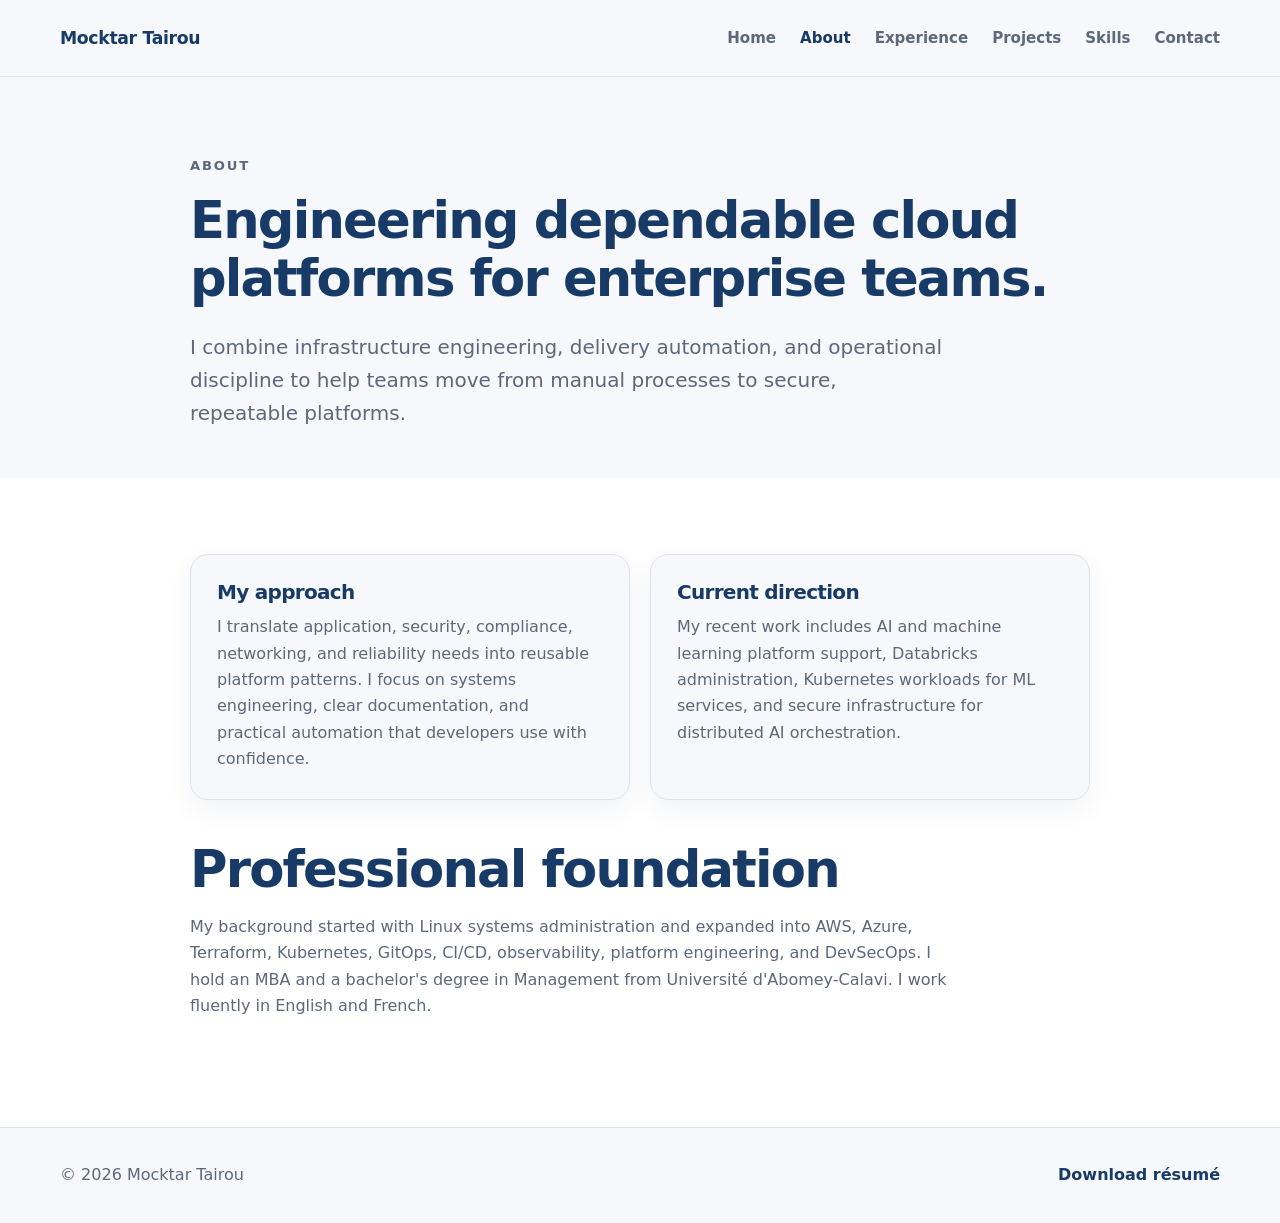
==== about.html @ 21d92514 "Refresh portfolio with multi-page experience" ====
<!doctype html><html lang="en"><head><meta charset="utf-8"><meta name="viewport" content="width=device-width, initial-scale=1"><meta name="description" content="About Mocktar Tairou, Senior DevOps and Cloud Platform Engineer."><title>About | Mocktar Tairou</title><link rel="stylesheet" href="assets/style.css"></head><body>
<header class="site-header"><div class="shell nav-wrap"><a class="brand" href="index.html">Mocktar Tairou</a><button class="nav-toggle" aria-label="Open navigation" aria-expanded="false">☰</button><nav class="nav-links" aria-label="Primary navigation"><a href="index.html">Home</a><a href="about.html" aria-current="page">About</a><a href="experience.html">Experience</a><a href="projects.html">Projects</a><a href="skills.html">Skills</a><a href="contact.html">Contact</a></nav></div></header>
<main><section class="page-hero"><div class="shell"><p class="eyebrow">About</p><h1>Engineering dependable cloud platforms for enterprise teams.</h1><p class="lead">I combine infrastructure engineering, delivery automation, and operational discipline to help teams move from manual processes to secure, repeatable platforms.</p></div></section><section class="section alt"><div class="shell content"><div class="grid-2"><article class="card"><h3>My approach</h3><p>I translate application, security, compliance, networking, and reliability needs into reusable platform patterns. I focus on systems engineering, clear documentation, and practical automation that developers use with confidence.</p></article><article class="card"><h3>Current direction</h3><p>My recent work includes AI and machine learning platform support, Databricks administration, Kubernetes workloads for ML services, and secure infrastructure for distributed AI orchestration.</p></article></div><div class="section-head" style="margin-top:40px"><h2>Professional foundation</h2><p>My background started with Linux systems administration and expanded into AWS, Azure, Terraform, Kubernetes, GitOps, CI/CD, observability, platform engineering, and DevSecOps. I hold an MBA and a bachelor's degree in Management from Université d'Abomey-Calavi. I work fluently in English and French.</p></div></div></section></main>
<footer class="site-footer"><div class="shell footer-row"><span>© <span data-year></span> Mocktar Tairou</span><a href="Mocktar_Tairou_Senior_DevOps_Resume.pdf" target="_blank" rel="noopener">Download résumé</a></div></footer><script src="assets/script.js"></script></body></html>
---- assets/style.css ----
:root {
  --ink: #172033;
  --muted: #5d687b;
  --navy: #173b66;
  --blue: #2d6fa3;
  --sky: #dcecf7;
  --paper: #f6f8fb;
  --white: #ffffff;
  --line: #dbe2ea;
  --shadow: 0 18px 50px rgba(23, 59, 102, 0.12);
}

* { box-sizing: border-box; }

html { scroll-behavior: smooth; }

body {
  margin: 0;
  font-family: Inter, ui-sans-serif, system-ui, -apple-system, BlinkMacSystemFont, "Segoe UI", sans-serif;
  color: var(--ink);
  background: var(--paper);
  line-height: 1.65;
}

a { color: inherit; }

.shell { width: min(1160px, calc(100% - 40px)); margin: 0 auto; }

.site-header {
  position: sticky;
  top: 0;
  z-index: 20;
  background: rgba(246, 248, 251, 0.94);
  backdrop-filter: blur(14px);
  border-bottom: 1px solid rgba(219, 226, 234, 0.8);
}

.nav-wrap {
  min-height: 76px;
  display: flex;
  align-items: center;
  justify-content: space-between;
  gap: 24px;
}

.brand { text-decoration: none; font-size: 1.08rem; font-weight: 800; color: var(--navy); letter-spacing: -0.02em; }
.nav-links { display: flex; align-items: center; gap: 24px; }
.nav-links a { text-decoration: none; color: var(--muted); font-size: 0.94rem; font-weight: 650; }
.nav-links a:hover, .nav-links a[aria-current="page"] { color: var(--navy); }
.nav-toggle { display: none; border: 0; background: transparent; font-size: 1.35rem; color: var(--navy); }

.hero { padding: 96px 0 72px; }
.hero-grid { display: grid; grid-template-columns: 1.25fr 0.75fr; gap: 68px; align-items: center; }
.eyebrow { margin: 0 0 14px; color: var(--blue); font-size: 0.82rem; font-weight: 800; letter-spacing: 0.14em; text-transform: uppercase; }
h1, h2, h3 { line-height: 1.14; letter-spacing: -0.035em; }
h1 { margin: 0; font-size: clamp(2.8rem, 7vw, 5.7rem); color: var(--navy); }
.hero h1 span { color: var(--blue); }
.lead { max-width: 760px; margin: 24px 0 0; color: var(--muted); font-size: clamp(1.04rem, 2vw, 1.25rem); }
.button-row { display: flex; flex-wrap: wrap; gap: 12px; margin-top: 30px; }
.button { display: inline-flex; align-items: center; justify-content: center; min-height: 48px; padding: 0 20px; border-radius: 10px; background: var(--navy); color: white; text-decoration: none; font-weight: 750; }
.button:hover { background: var(--blue); }
.button.secondary { background: var(--white); color: var(--navy); border: 1px solid var(--line); }

.hero-panel { background: var(--navy); color: white; padding: 34px; border-radius: 24px; box-shadow: var(--shadow); }
.hero-panel .label { color: #a8d3ee; font-size: 0.78rem; text-transform: uppercase; letter-spacing: 0.12em; font-weight: 800; }
.hero-panel h2 { margin: 10px 0 14px; font-size: 1.8rem; }
.hero-panel p { margin: 0; color: #dfe9f3; }
.metric-grid { display: grid; grid-template-columns: repeat(2, 1fr); gap: 14px; margin-top: 26px; }
.metric { padding: 16px; border: 1px solid rgba(255,255,255,0.16); border-radius: 14px; background: rgba(255,255,255,0.06); }
.metric strong { display: block; font-size: 1.42rem; }
.metric span { font-size: 0.8rem; color: #c7d9e8; }

.section { padding: 76px 0; }
.section.alt { background: var(--white); }
.section-head { max-width: 760px; margin-bottom: 32px; }
.section h2, .page-hero h1 { margin: 0; color: var(--navy); font-size: clamp(2rem, 4vw, 3.25rem); }
.section-head p, .page-hero p { color: var(--muted); }
.grid-3 { display: grid; grid-template-columns: repeat(3, 1fr); gap: 20px; }
.grid-2 { display: grid; grid-template-columns: repeat(2, 1fr); gap: 20px; }
.card { background: var(--white); border: 1px solid var(--line); border-radius: 18px; padding: 26px; box-shadow: 0 10px 28px rgba(23, 59, 102, 0.06); }
.alt .card { background: var(--paper); }
.card h3 { margin: 0 0 10px; color: var(--navy); font-size: 1.25rem; }
.card p { margin: 0; color: var(--muted); }
.tags { display: flex; flex-wrap: wrap; gap: 8px; margin-top: 18px; }
.tag { padding: 5px 9px; border-radius: 999px; background: var(--sky); color: var(--navy); font-size: 0.75rem; font-weight: 700; }

.page-hero { padding: 78px 0 48px; }
.page-hero .shell { max-width: 900px; }
.content { max-width: 900px; }
.timeline { display: grid; gap: 20px; }
.timeline article { position: relative; padding: 26px 28px 26px 32px; background: white; border: 1px solid var(--line); border-radius: 18px; }
.timeline article::before { content: ""; position: absolute; left: 0; top: 22px; bottom: 22px; width: 4px; background: var(--blue); border-radius: 4px; }
.timeline h2 { font-size: 1.4rem; }
.timeline .meta { color: var(--blue); font-weight: 700; }
.timeline ul, .plain-list { padding-left: 20px; color: var(--muted); }

.contact-grid { display: grid; grid-template-columns: 1fr 1fr; gap: 24px; }
.contact-link { display: block; margin-top: 12px; color: var(--blue); font-weight: 750; text-decoration: none; overflow-wrap: anywhere; }

.site-footer { padding: 34px 0; border-top: 1px solid var(--line); color: var(--muted); }
.footer-row { display: flex; justify-content: space-between; gap: 18px; align-items: center; }
.footer-row a { color: var(--navy); font-weight: 700; text-decoration: none; }

@media (max-width: 860px) {
  .hero-grid, .grid-3, .grid-2, .contact-grid { grid-template-columns: 1fr; }
  .hero { padding-top: 66px; }
  .nav-toggle { display: block; }
  .nav-links { display: none; position: absolute; top: 76px; left: 0; right: 0; padding: 18px 20px 24px; flex-direction: column; align-items: flex-start; background: var(--paper); border-bottom: 1px solid var(--line); }
  .nav-links.open { display: flex; }
}

@media (max-width: 520px) {
  .shell { width: min(100% - 28px, 1160px); }
  .metric-grid { grid-template-columns: 1fr; }
  .footer-row { align-items: flex-start; flex-direction: column; }
}
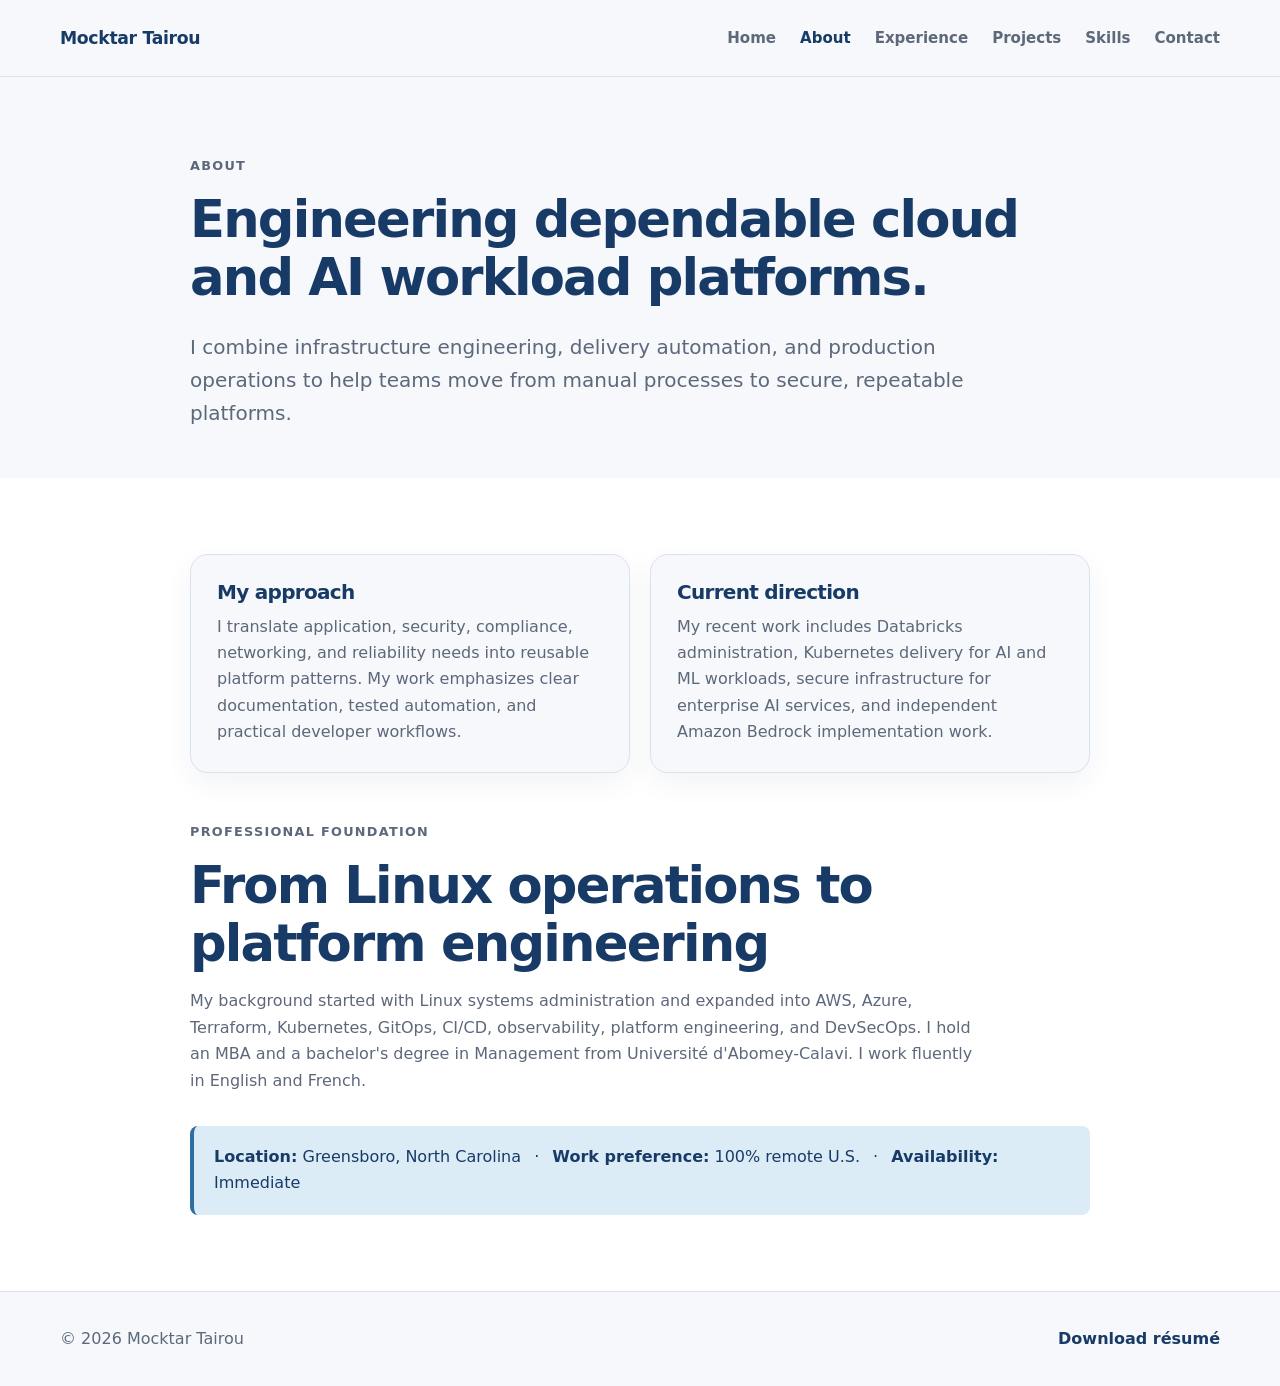
==== commit eda34826: "Reposition portfolio for DevOps, cloud, MLOps, and AI platform roles" ====
--- a/about.html
+++ b/about.html
@@ -1,5 +1,34 @@
-<!doctype html><html lang="en"><head><meta charset="utf-8"><meta name="viewport" content="width=device-width, initial-scale=1"><meta name="description" content="About Mocktar Tairou, Senior DevOps and Cloud Platform Engineer."><title>About | Mocktar Tairou</title><link rel="stylesheet" href="assets/style.css"></head><body>
-<header class="site-header"><div class="shell nav-wrap"><a class="brand" href="index.html">Mocktar Tairou</a><button class="nav-toggle" aria-label="Open navigation" aria-expanded="false">☰</button><nav class="nav-links" aria-label="Primary navigation"><a href="index.html">Home</a><a href="about.html" aria-current="page">About</a><a href="experience.html">Experience</a><a href="projects.html">Projects</a><a href="skills.html">Skills</a><a href="contact.html">Contact</a></nav></div></header>
-<main><section class="page-hero"><div class="shell"><p class="eyebrow">About</p><h1>Engineering dependable cloud platforms for enterprise teams.</h1><p class="lead">I combine infrastructure engineering, delivery automation, and operational discipline to help teams move from manual processes to secure, repeatable platforms.</p></div></section><section class="section alt"><div class="shell content"><div class="grid-2"><article class="card"><h3>My approach</h3><p>I translate application, security, compliance, networking, and reliability needs into reusable platform patterns. I focus on systems engineering, clear documentation, and practical automation that developers use with confidence.</p></article><article class="card"><h3>Current direction</h3><p>My recent work includes AI and machine learning platform support, Databricks administration, Kubernetes workloads for ML services, and secure infrastructure for distributed AI orchestration.</p></article></div><div class="section-head" style="margin-top:40px"><h2>Professional foundation</h2><p>My background started with Linux systems administration and expanded into AWS, Azure, Terraform, Kubernetes, GitOps, CI/CD, observability, platform engineering, and DevSecOps. I hold an MBA and a bachelor's degree in Management from Université d'Abomey-Calavi. I work fluently in English and French.</p></div></div></section></main>
-<footer class="site-footer"><div class="shell footer-row"><span>© <span data-year></span> Mocktar Tairou</span><a href="Mocktar_Tairou_Senior_DevOps_Resume.pdf" target="_blank" rel="noopener">Download résumé</a></div></footer><script src="assets/script.js"></script></body></html>
-
+<!doctype html>
+<html lang="en">
+<head>
+  <meta charset="utf-8">
+  <meta name="viewport" content="width=device-width, initial-scale=1">
+  <meta name="description" content="About Mocktar Tairou, a DevOps, Cloud and AI Platform Engineer based in Greensboro, North Carolina.">
+  <link rel="canonical" href="https://mocktar2021.github.io/about.html">
+  <meta property="og:type" content="profile">
+  <meta property="og:title" content="About Mocktar Tairou | DevOps, Cloud & AI Platform Engineer">
+  <meta property="og:description" content="More than 12 years across Linux, AWS, Azure, Terraform, Kubernetes, CI/CD, platform engineering and AI workload infrastructure.">
+  <meta property="og:url" content="https://mocktar2021.github.io/about.html">
+  <meta property="og:image" content="https://avatars.githubusercontent.com/u/94203523?v=4">
+  <meta name="twitter:card" content="summary">
+  <title>About | Mocktar Tairou</title>
+  <link rel="stylesheet" href="assets/style.css">
+</head>
+<body>
+  <a class="skip-link" href="#main-content">Skip to content</a>
+  <header class="site-header"><div class="shell nav-wrap"><a class="brand" href="index.html">Mocktar Tairou</a><button class="nav-toggle" type="button" aria-label="Open navigation" aria-expanded="false" aria-controls="primary-navigation">☰</button><nav class="nav-links" id="primary-navigation" aria-label="Primary navigation"><a href="index.html">Home</a><a href="about.html" aria-current="page">About</a><a href="experience.html">Experience</a><a href="projects.html">Projects</a><a href="skills.html">Skills</a><a href="contact.html">Contact</a></nav></div></header>
+  <main id="main-content">
+    <section class="page-hero"><div class="shell"><p class="eyebrow">About</p><h1>Engineering dependable cloud and AI workload platforms.</h1><p class="lead">I combine infrastructure engineering, delivery automation, and production operations to help teams move from manual processes to secure, repeatable platforms.</p></div></section>
+    <section class="section alt"><div class="shell content">
+      <div class="grid-2">
+        <article class="card"><h3>My approach</h3><p>I translate application, security, compliance, networking, and reliability needs into reusable platform patterns. My work emphasizes clear documentation, tested automation, and practical developer workflows.</p></article>
+        <article class="card"><h3>Current direction</h3><p>My recent work includes Databricks administration, Kubernetes delivery for AI and ML workloads, secure infrastructure for enterprise AI services, and independent Amazon Bedrock implementation work.</p></article>
+      </div>
+      <div class="section-head spaced"><p class="eyebrow">Professional foundation</p><h2>From Linux operations to platform engineering</h2><p>My background started with Linux systems administration and expanded into AWS, Azure, Terraform, Kubernetes, GitOps, CI/CD, observability, platform engineering, and DevSecOps. I hold an MBA and a bachelor's degree in Management from Université d'Abomey-Calavi. I work fluently in English and French.</p></div>
+      <div class="availability"><strong>Location:</strong> Greensboro, North Carolina <span aria-hidden="true">·</span> <strong>Work preference:</strong> 100% remote U.S. <span aria-hidden="true">·</span> <strong>Availability:</strong> Immediate</div>
+    </div></section>
+  </main>
+  <footer class="site-footer"><div class="shell footer-row"><span>© <span data-year></span> Mocktar Tairou</span><a href="Mocktar_Tairou_Master_Resume.pdf" target="_blank" rel="noopener">Download résumé</a></div></footer>
+  <script src="assets/script.js"></script>
+</body>
+</html>
--- a/assets/style.css
+++ b/assets/style.css
@@ -3,17 +3,17 @@
   --muted: #5d687b;
   --navy: #173b66;
   --blue: #2d6fa3;
+  --blue-dark: #21577f;
   --sky: #dcecf7;
   --paper: #f6f8fb;
   --white: #ffffff;
   --line: #dbe2ea;
+  --focus: #f3a712;
   --shadow: 0 18px 50px rgba(23, 59, 102, 0.12);
 }
 
 * { box-sizing: border-box; }
-
 html { scroll-behavior: smooth; }
-
 body {
   margin: 0;
   font-family: Inter, ui-sans-serif, system-ui, -apple-system, BlinkMacSystemFont, "Segoe UI", sans-serif;
@@ -21,20 +21,34 @@
   background: var(--paper);
   line-height: 1.65;
 }
-
 a { color: inherit; }
-
+a:focus-visible, button:focus-visible {
+  outline: 3px solid var(--focus);
+  outline-offset: 4px;
+}
+.skip-link {
+  position: fixed;
+  top: 10px;
+  left: 10px;
+  z-index: 100;
+  padding: 10px 14px;
+  border-radius: 8px;
+  background: var(--navy);
+  color: var(--white);
+  transform: translateY(-160%);
+  transition: transform 160ms ease;
+}
+.skip-link:focus { transform: translateY(0); }
 .shell { width: min(1160px, calc(100% - 40px)); margin: 0 auto; }
 
 .site-header {
   position: sticky;
   top: 0;
   z-index: 20;
-  background: rgba(246, 248, 251, 0.94);
+  background: rgba(246, 248, 251, 0.96);
   backdrop-filter: blur(14px);
-  border-bottom: 1px solid rgba(219, 226, 234, 0.8);
-}
-
+  border-bottom: 1px solid rgba(219, 226, 234, 0.9);
+}
 .nav-wrap {
   min-height: 76px;
   display: flex;
@@ -42,76 +56,197 @@
   justify-content: space-between;
   gap: 24px;
 }
-
-.brand { text-decoration: none; font-size: 1.08rem; font-weight: 800; color: var(--navy); letter-spacing: -0.02em; }
+.brand {
+  text-decoration: none;
+  font-size: 1.08rem;
+  font-weight: 800;
+  color: var(--navy);
+  letter-spacing: -0.02em;
+}
 .nav-links { display: flex; align-items: center; gap: 24px; }
-.nav-links a { text-decoration: none; color: var(--muted); font-size: 0.94rem; font-weight: 650; }
+.nav-links a {
+  text-decoration: none;
+  color: var(--muted);
+  font-size: 0.94rem;
+  font-weight: 650;
+}
 .nav-links a:hover, .nav-links a[aria-current="page"] { color: var(--navy); }
-.nav-toggle { display: none; border: 0; background: transparent; font-size: 1.35rem; color: var(--navy); }
+.nav-toggle {
+  display: none;
+  border: 1px solid var(--line);
+  border-radius: 8px;
+  background: var(--white);
+  min-width: 44px;
+  min-height: 44px;
+  font-size: 1.35rem;
+  color: var(--navy);
+  cursor: pointer;
+}
 
 .hero { padding: 96px 0 72px; }
-.hero-grid { display: grid; grid-template-columns: 1.25fr 0.75fr; gap: 68px; align-items: center; }
-.eyebrow { margin: 0 0 14px; color: var(--blue); font-size: 0.82rem; font-weight: 800; letter-spacing: 0.14em; text-transform: uppercase; }
+.hero-grid {
+  display: grid;
+  grid-template-columns: 1.25fr 0.75fr;
+  gap: 68px;
+  align-items: center;
+}
+.eyebrow {
+  margin: 0 0 14px;
+  color: var(--blue-dark);
+  font-size: 0.8rem;
+  font-weight: 800;
+  letter-spacing: 0.1em;
+  text-transform: uppercase;
+}
 h1, h2, h3 { line-height: 1.14; letter-spacing: -0.035em; }
 h1 { margin: 0; font-size: clamp(2.8rem, 7vw, 5.7rem); color: var(--navy); }
 .hero h1 span { color: var(--blue); }
-.lead { max-width: 760px; margin: 24px 0 0; color: var(--muted); font-size: clamp(1.04rem, 2vw, 1.25rem); }
+.lead {
+  max-width: 800px;
+  margin: 24px 0 0;
+  color: var(--muted);
+  font-size: clamp(1.04rem, 2vw, 1.25rem);
+}
 .button-row { display: flex; flex-wrap: wrap; gap: 12px; margin-top: 30px; }
-.button { display: inline-flex; align-items: center; justify-content: center; min-height: 48px; padding: 0 20px; border-radius: 10px; background: var(--navy); color: white; text-decoration: none; font-weight: 750; }
-.button:hover { background: var(--blue); }
+.button {
+  display: inline-flex;
+  align-items: center;
+  justify-content: center;
+  min-height: 48px;
+  padding: 0 20px;
+  border-radius: 10px;
+  background: var(--navy);
+  color: var(--white);
+  text-decoration: none;
+  font-weight: 750;
+  transition: background 150ms ease, transform 150ms ease;
+}
+.button:hover { background: var(--blue-dark); transform: translateY(-1px); }
 .button.secondary { background: var(--white); color: var(--navy); border: 1px solid var(--line); }
-
-.hero-panel { background: var(--navy); color: white; padding: 34px; border-radius: 24px; box-shadow: var(--shadow); }
-.hero-panel .label { color: #a8d3ee; font-size: 0.78rem; text-transform: uppercase; letter-spacing: 0.12em; font-weight: 800; }
+.button.secondary:hover, .button.text-button:hover { background: var(--sky); }
+.button.text-button { background: transparent; color: var(--navy); }
+.button.small { min-height: 42px; padding: 0 16px; font-size: 0.9rem; }
+
+.hero-panel {
+  background: var(--navy);
+  color: var(--white);
+  padding: 34px;
+  border-radius: 24px;
+  box-shadow: var(--shadow);
+}
+.hero-panel .label { color: #b8ddf3; font-size: 0.78rem; text-transform: uppercase; letter-spacing: 0.12em; font-weight: 800; }
 .hero-panel h2 { margin: 10px 0 14px; font-size: 1.8rem; }
-.hero-panel p { margin: 0; color: #dfe9f3; }
+.hero-panel p { margin: 0; color: #e2edf5; }
 .metric-grid { display: grid; grid-template-columns: repeat(2, 1fr); gap: 14px; margin-top: 26px; }
-.metric { padding: 16px; border: 1px solid rgba(255,255,255,0.16); border-radius: 14px; background: rgba(255,255,255,0.06); }
-.metric strong { display: block; font-size: 1.42rem; }
-.metric span { font-size: 0.8rem; color: #c7d9e8; }
+.metric { padding: 16px; border: 1px solid rgba(255,255,255,0.2); border-radius: 14px; background: rgba(255,255,255,0.08); }
+.metric strong { display: block; font-size: 1.35rem; }
+.metric span { font-size: 0.8rem; color: #d3e4f0; }
 
 .section { padding: 76px 0; }
 .section.alt { background: var(--white); }
-.section-head { max-width: 760px; margin-bottom: 32px; }
+.section-head { max-width: 800px; margin-bottom: 32px; }
+.section-head.spaced { margin-top: 48px; }
 .section h2, .page-hero h1 { margin: 0; color: var(--navy); font-size: clamp(2rem, 4vw, 3.25rem); }
 .section-head p, .page-hero p { color: var(--muted); }
 .grid-3 { display: grid; grid-template-columns: repeat(3, 1fr); gap: 20px; }
 .grid-2 { display: grid; grid-template-columns: repeat(2, 1fr); gap: 20px; }
-.card { background: var(--white); border: 1px solid var(--line); border-radius: 18px; padding: 26px; box-shadow: 0 10px 28px rgba(23, 59, 102, 0.06); }
+.card {
+  background: var(--white);
+  border: 1px solid var(--line);
+  border-radius: 18px;
+  padding: 26px;
+  box-shadow: 0 10px 28px rgba(23, 59, 102, 0.06);
+}
 .alt .card { background: var(--paper); }
 .card h3 { margin: 0 0 10px; color: var(--navy); font-size: 1.25rem; }
 .card p { margin: 0; color: var(--muted); }
+.project-card { display: flex; flex-direction: column; align-items: flex-start; }
+.project-label {
+  display: inline-block;
+  margin-bottom: 12px;
+  color: var(--blue-dark);
+  font-size: 0.72rem;
+  font-weight: 800;
+  letter-spacing: 0.08em;
+  text-transform: uppercase;
+}
 .tags { display: flex; flex-wrap: wrap; gap: 8px; margin-top: 18px; }
 .tag { padding: 5px 9px; border-radius: 999px; background: var(--sky); color: var(--navy); font-size: 0.75rem; font-weight: 700; }
+.card-actions { margin-top: auto; padding-top: 24px; }
 
 .page-hero { padding: 78px 0 48px; }
 .page-hero .shell { max-width: 900px; }
 .content { max-width: 900px; }
 .timeline { display: grid; gap: 20px; }
-.timeline article { position: relative; padding: 26px 28px 26px 32px; background: white; border: 1px solid var(--line); border-radius: 18px; }
+.timeline article { position: relative; padding: 26px 28px 26px 32px; background: var(--white); border: 1px solid var(--line); border-radius: 18px; }
 .timeline article::before { content: ""; position: absolute; left: 0; top: 22px; bottom: 22px; width: 4px; background: var(--blue); border-radius: 4px; }
-.timeline h2 { font-size: 1.4rem; }
-.timeline .meta { color: var(--blue); font-weight: 700; }
+.timeline h2 { margin: 0; font-size: 1.4rem; }
+.timeline h3 { margin: 8px 0 0; color: var(--muted); }
+.timeline .meta { margin: 0 0 10px; color: var(--blue-dark); font-weight: 700; }
 .timeline ul, .plain-list { padding-left: 20px; color: var(--muted); }
+.timeline li + li { margin-top: 8px; }
+.availability { margin-top: 30px; padding: 18px 20px; border-left: 4px solid var(--blue); border-radius: 8px; background: var(--sky); color: var(--navy); }
+.availability span { padding: 0 8px; }
 
 .contact-grid { display: grid; grid-template-columns: 1fr 1fr; gap: 24px; }
-.contact-link { display: block; margin-top: 12px; color: var(--blue); font-weight: 750; text-decoration: none; overflow-wrap: anywhere; }
+.contact-link { display: block; margin-top: 12px; color: var(--blue-dark); font-weight: 750; text-decoration: underline; text-underline-offset: 3px; overflow-wrap: anywhere; }
+.resume-grid { display: grid; grid-template-columns: repeat(2, 1fr); gap: 16px; }
+.resume-card { display: block; padding: 22px; border: 1px solid var(--line); border-radius: 14px; background: var(--paper); color: var(--navy); text-decoration: none; }
+.resume-card:hover { border-color: var(--blue); background: var(--sky); }
+.resume-card strong { display: block; margin-bottom: 4px; }
+.resume-card span { color: var(--muted); font-size: 0.9rem; }
+
+.cta-section { padding-top: 0; }
+.cta-card { display: flex; justify-content: space-between; align-items: center; gap: 32px; padding: 34px; border: 1px solid var(--line); border-radius: 22px; background: var(--white); box-shadow: var(--shadow); }
+.cta-card h2 { max-width: 720px; font-size: clamp(1.8rem, 4vw, 2.6rem); }
+.cta-card .button-row { margin-top: 0; flex-shrink: 0; }
 
 .site-footer { padding: 34px 0; border-top: 1px solid var(--line); color: var(--muted); }
 .footer-row { display: flex; justify-content: space-between; gap: 18px; align-items: center; }
 .footer-row a { color: var(--navy); font-weight: 700; text-decoration: none; }
 
+@media (max-width: 980px) {
+  .hero-grid { grid-template-columns: 1fr; gap: 40px; }
+  .grid-3 { grid-template-columns: repeat(2, 1fr); }
+  .cta-card { align-items: flex-start; flex-direction: column; }
+}
+
 @media (max-width: 860px) {
-  .hero-grid, .grid-3, .grid-2, .contact-grid { grid-template-columns: 1fr; }
+  .grid-2, .contact-grid, .resume-grid { grid-template-columns: 1fr; }
   .hero { padding-top: 66px; }
-  .nav-toggle { display: block; }
-  .nav-links { display: none; position: absolute; top: 76px; left: 0; right: 0; padding: 18px 20px 24px; flex-direction: column; align-items: flex-start; background: var(--paper); border-bottom: 1px solid var(--line); }
+  .nav-toggle { display: inline-flex; align-items: center; justify-content: center; }
+  .nav-links {
+    display: none;
+    position: absolute;
+    top: 76px;
+    left: 0;
+    right: 0;
+    padding: 18px 20px 24px;
+    flex-direction: column;
+    align-items: flex-start;
+    background: var(--paper);
+    border-bottom: 1px solid var(--line);
+    box-shadow: 0 12px 24px rgba(23, 59, 102, 0.08);
+  }
   .nav-links.open { display: flex; }
+  .nav-links a { width: 100%; min-height: 42px; display: flex; align-items: center; }
+}
+
+@media (max-width: 640px) {
+  .grid-3 { grid-template-columns: 1fr; }
+  .section { padding: 58px 0; }
+  .hero { padding-bottom: 58px; }
+  .card, .timeline article { padding: 22px; }
 }
 
 @media (max-width: 520px) {
   .shell { width: min(100% - 28px, 1160px); }
   .metric-grid { grid-template-columns: 1fr; }
   .footer-row { align-items: flex-start; flex-direction: column; }
-}
-
+  .availability span { display: block; height: 6px; color: transparent; }
+}
+
+@media (prefers-reduced-motion: reduce) {
+  html { scroll-behavior: auto; }
+  *, *::before, *::after { scroll-behavior: auto !important; transition: none !important; }
+}
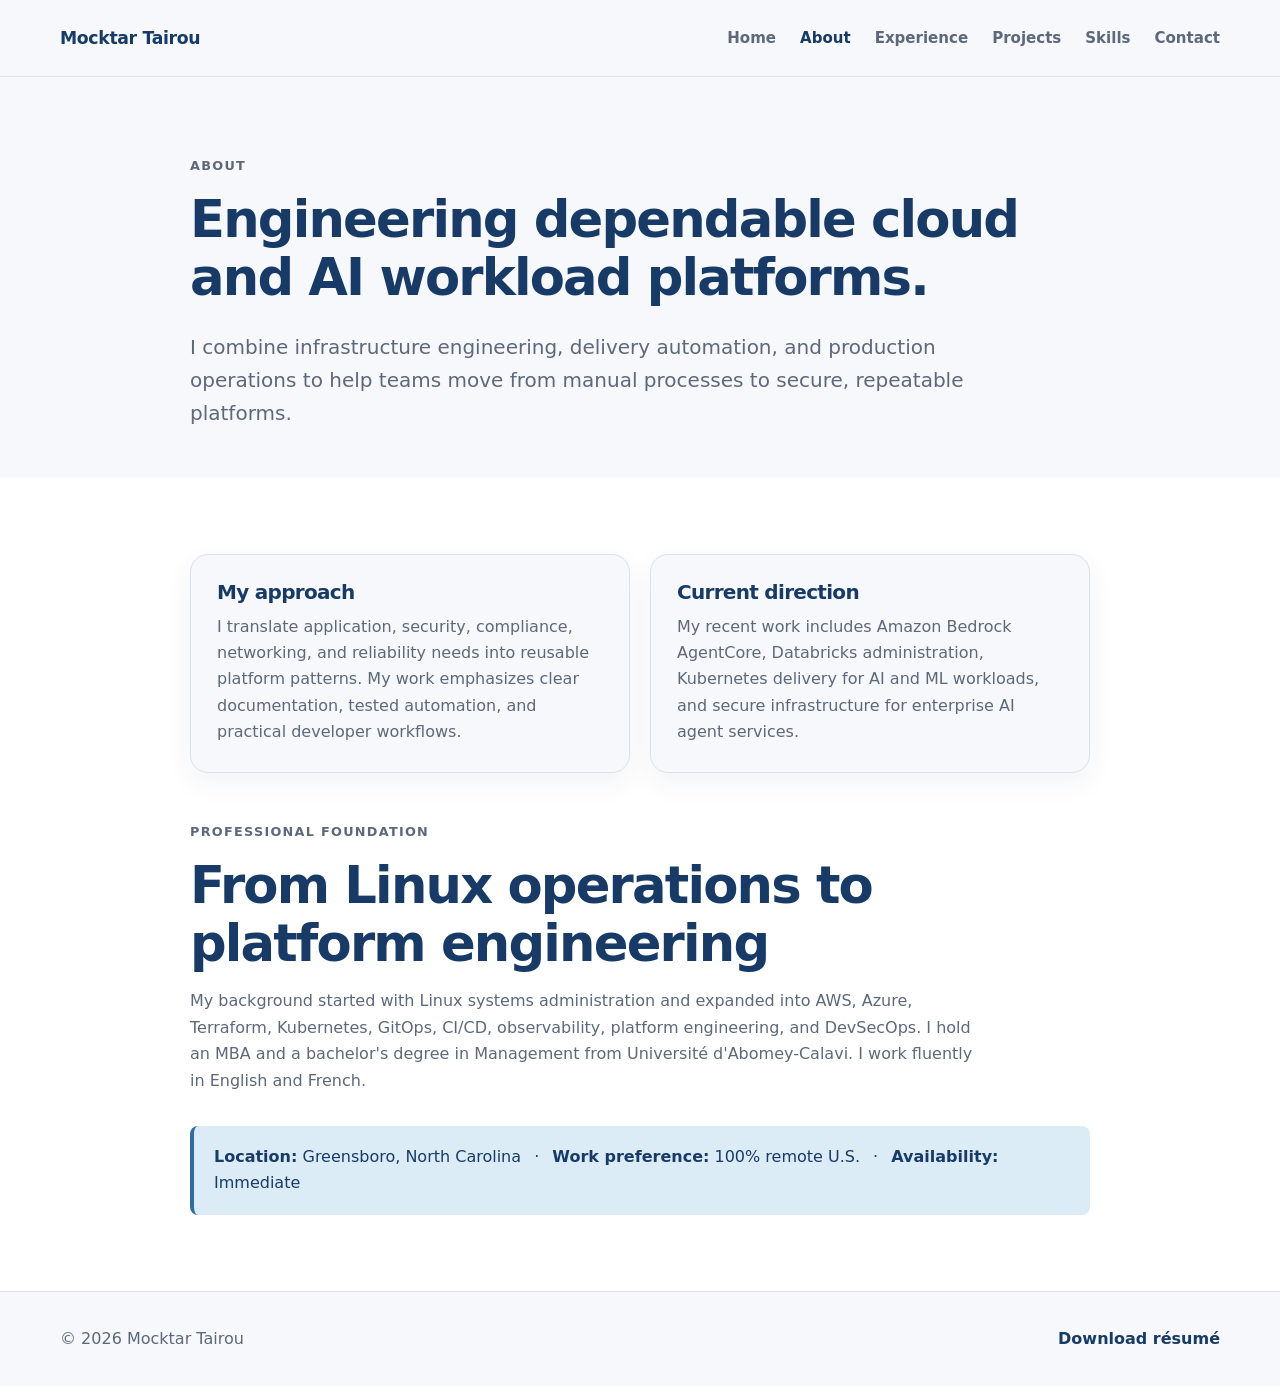
==== commit caf4b6a1: "Update AI platform professional summary" ====
--- a/about.html
+++ b/about.html
@@ -22,7 +22,7 @@
     <section class="section alt"><div class="shell content">
       <div class="grid-2">
         <article class="card"><h3>My approach</h3><p>I translate application, security, compliance, networking, and reliability needs into reusable platform patterns. My work emphasizes clear documentation, tested automation, and practical developer workflows.</p></article>
-        <article class="card"><h3>Current direction</h3><p>My recent work includes Databricks administration, Kubernetes delivery for AI and ML workloads, secure infrastructure for enterprise AI services, and independent Amazon Bedrock implementation work.</p></article>
+        <article class="card"><h3>Current direction</h3><p>My recent work includes Amazon Bedrock AgentCore, Databricks administration, Kubernetes delivery for AI and ML workloads, and secure infrastructure for enterprise AI agent services.</p></article>
       </div>
       <div class="section-head spaced"><p class="eyebrow">Professional foundation</p><h2>From Linux operations to platform engineering</h2><p>My background started with Linux systems administration and expanded into AWS, Azure, Terraform, Kubernetes, GitOps, CI/CD, observability, platform engineering, and DevSecOps. I hold an MBA and a bachelor's degree in Management from Université d'Abomey-Calavi. I work fluently in English and French.</p></div>
       <div class="availability"><strong>Location:</strong> Greensboro, North Carolina <span aria-hidden="true">·</span> <strong>Work preference:</strong> 100% remote U.S. <span aria-hidden="true">·</span> <strong>Availability:</strong> Immediate</div>
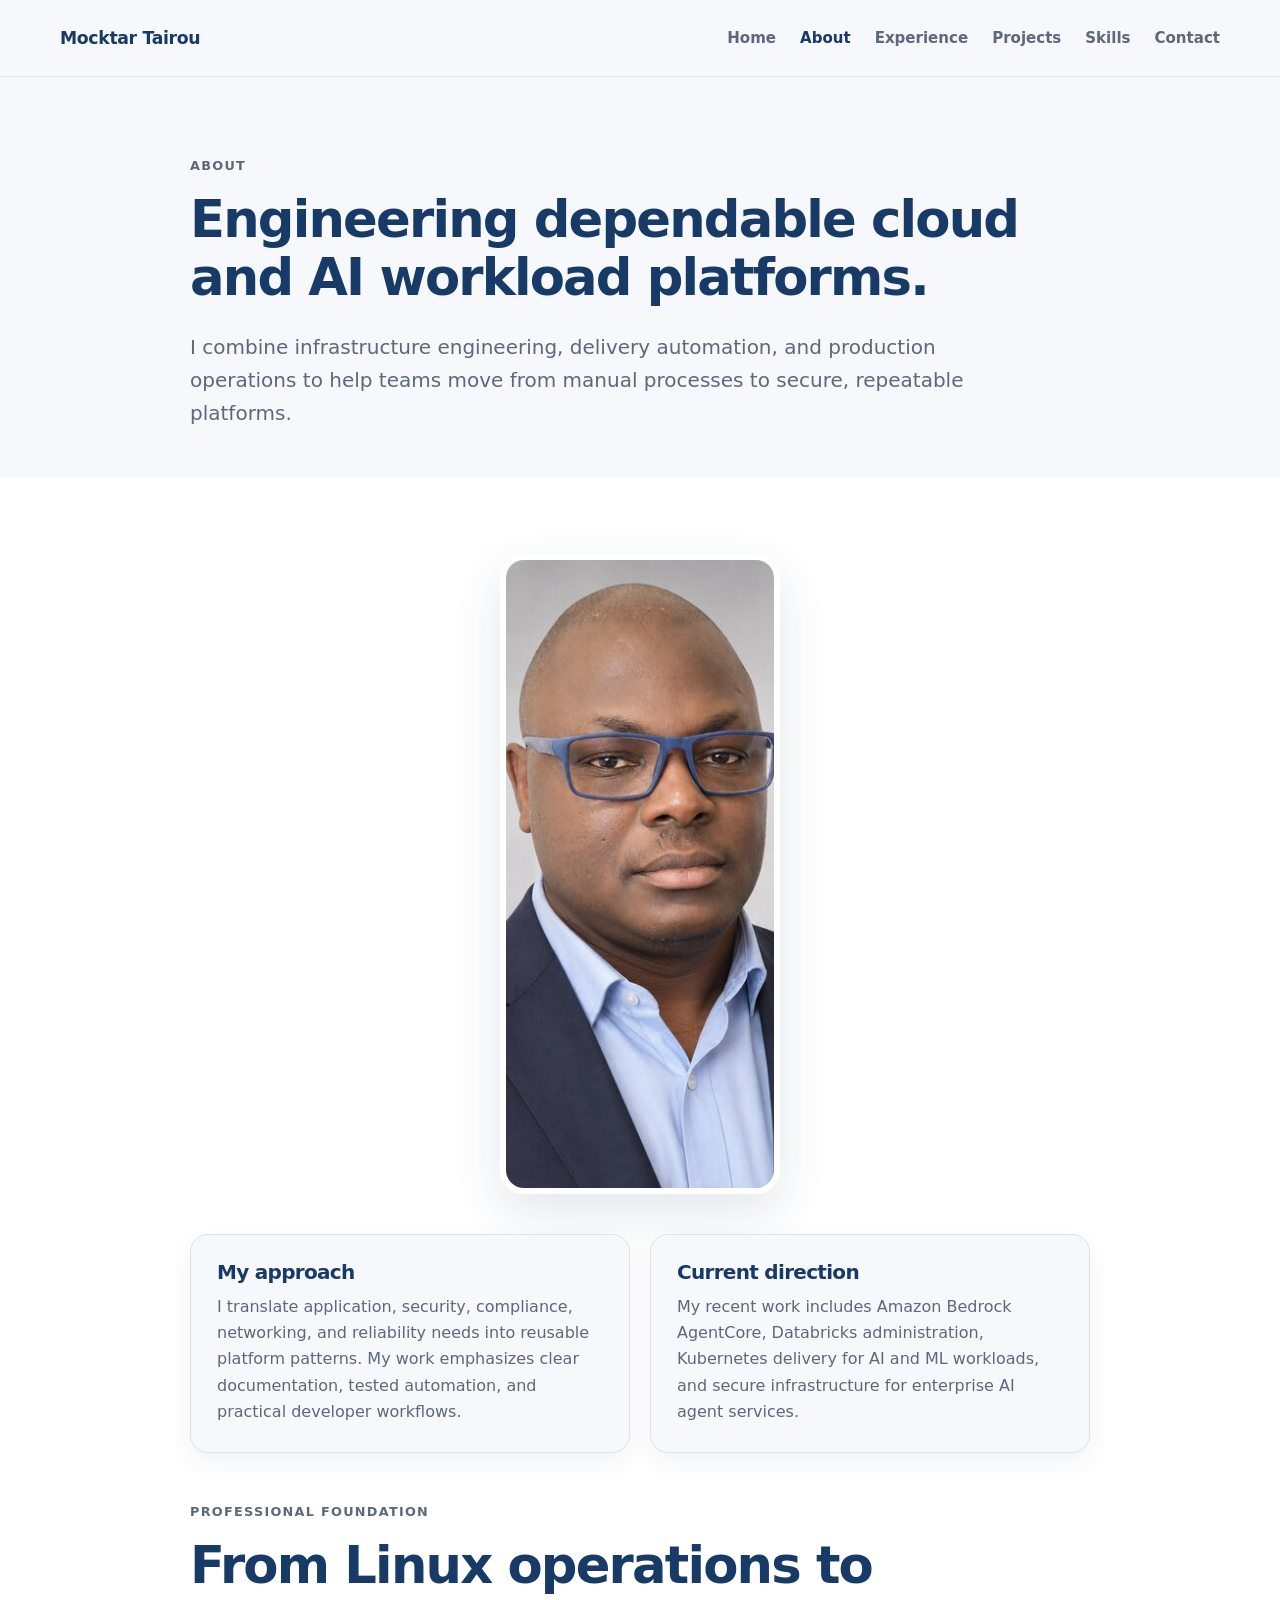
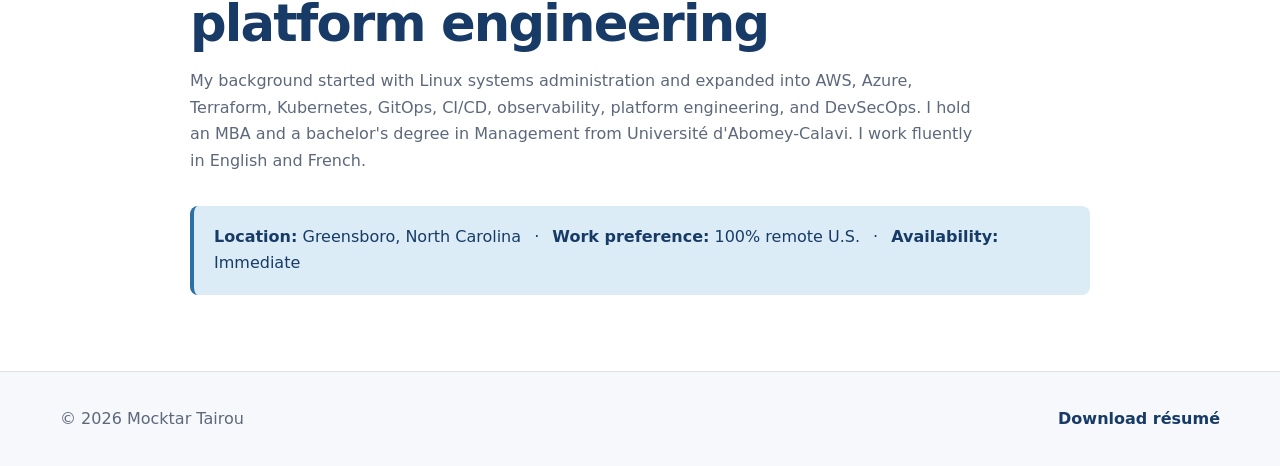
==== commit 91bad426: "Add professional headshot to portfolio" ====
--- a/about.html
+++ b/about.html
@@ -9,7 +9,7 @@
   <meta property="og:title" content="About Mocktar Tairou | DevOps, Cloud & AI Platform Engineer">
   <meta property="og:description" content="More than 12 years across Linux, AWS, Azure, Terraform, Kubernetes, CI/CD, platform engineering and AI workload infrastructure.">
   <meta property="og:url" content="https://mocktar2021.github.io/about.html">
-  <meta property="og:image" content="https://avatars.githubusercontent.com/u/94203523?v=4">
+  <meta property="og:image" content="https://mocktar2021.github.io/assets/mocktar-tairou-headshot.jpg">
   <meta name="twitter:card" content="summary">
   <title>About | Mocktar Tairou</title>
   <link rel="stylesheet" href="assets/style.css">
@@ -20,6 +20,9 @@
   <main id="main-content">
     <section class="page-hero"><div class="shell"><p class="eyebrow">About</p><h1>Engineering dependable cloud and AI workload platforms.</h1><p class="lead">I combine infrastructure engineering, delivery automation, and production operations to help teams move from manual processes to secure, repeatable platforms.</p></div></section>
     <section class="section alt"><div class="shell content">
+      <figure class="about-photo">
+        <img src="assets/mocktar-tairou-headshot.jpg" alt="Professional headshot of Mocktar Tairou" width="640" height="640" loading="lazy" decoding="async">
+      </figure>
       <div class="grid-2">
         <article class="card"><h3>My approach</h3><p>I translate application, security, compliance, networking, and reliability needs into reusable platform patterns. My work emphasizes clear documentation, tested automation, and practical developer workflows.</p></article>
         <article class="card"><h3>Current direction</h3><p>My recent work includes Amazon Bedrock AgentCore, Databricks administration, Kubernetes delivery for AI and ML workloads, and secure infrastructure for enterprise AI agent services.</p></article>
--- a/assets/style.css
+++ b/assets/style.css
@@ -126,6 +126,11 @@
 .button.secondary:hover, .button.text-button:hover { background: var(--sky); }
 .button.text-button { background: transparent; color: var(--navy); }
 .button.small { min-height: 42px; padding: 0 16px; font-size: 0.9rem; }
+
+.hero-side { display: grid; align-items: start; }
+.profile-photo-card { width: min(320px, 84%); margin: 0 auto -32px; position: relative; z-index: 1; }
+.profile-photo { display: block; width: 100%; aspect-ratio: 1; object-fit: cover; border: 6px solid var(--paper); border-radius: 24px; box-shadow: var(--shadow); }
+.hero-side .hero-panel { padding-top: 66px; }
 
 .hero-panel {
   background: var(--navy);
@@ -177,6 +182,8 @@
 .page-hero { padding: 78px 0 48px; }
 .page-hero .shell { max-width: 900px; }
 .content { max-width: 900px; }
+.about-photo { width: min(280px, 72vw); margin: 0 auto 40px; }
+.about-photo img { display: block; width: 100%; aspect-ratio: 1; object-fit: cover; border: 6px solid var(--white); border-radius: 24px; box-shadow: var(--shadow); }
 .timeline { display: grid; gap: 20px; }
 .timeline article { position: relative; padding: 26px 28px 26px 32px; background: var(--white); border: 1px solid var(--line); border-radius: 18px; }
 .timeline article::before { content: ""; position: absolute; left: 0; top: 22px; bottom: 22px; width: 4px; background: var(--blue); border-radius: 4px; }
